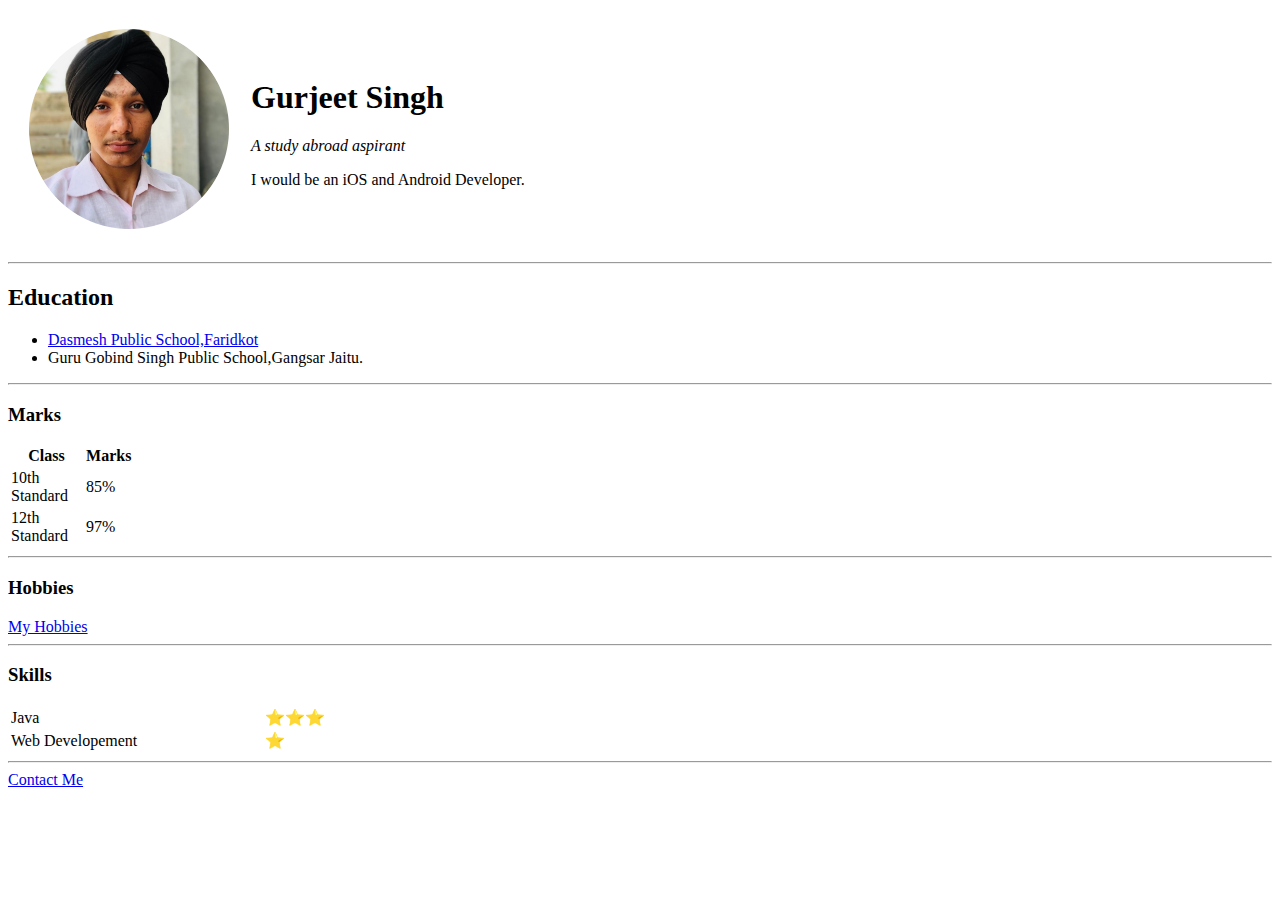
==== index.html @ 3e112441 "Add initial cv files" ====
<!DOCTYPE html>
<html lang="en" dir="ltr">

<head>
  <meta charset="utf-8">
  <title>💚Gurjeet's site💚</title>
</head>

<body><table cellspacing="20">
  <tr>
    <td>  <img src="gsbrar.png" alt="Gurjeet"width="200" height="200"></td>
    <td><h1>Gurjeet Singh</h1>
    <p><em>  A study abroad aspirant</em>  </p>
    <p>
      I would be an iOS and Android Developer.
      </p></td>
  </tr>
</table>


    <hr>
    <h2>Education</h2>
    <p><ul><li><a href="http://dasmeshschoolfdk.com/">Dasmesh Public School,Faridkot</a> </li>
      <li>Guru Gobind Singh Public School,Gangsar Jaitu.</li>
    </ul>
  </p>
  <hr>
  <h3>Marks</h3>
  <table style="width:10%">
    <thead>
      <th>Class</th>
      <th>Marks </th>
    </thead>
    <tbody>


    <tr>
      <td>10th Standard</td>
      <td>85%</td>
    </tr>
    <tr>
      <td>12th Standard</td>
      <td>97%</td>
    </tr><tbody>

    </tbody>
  </table>
    <hr>
    <h3>Hobbies</h3>
  <a href="hobbies.html">My Hobbies</a>
  <hr>
  <h3>Skills</h3>

  <table style="width:30%">
    <tbody>
      <tr>
        <td>Java</td>
        <td>⭐⭐⭐</td>

      </tr>
      <tr>
        <td>Web Developement</td>
        <td>⭐</td>
      </tr>
    </tbody>
  </table>
<hr>
  <a href="contact.html">Contact Me</a>
</body>

</html>
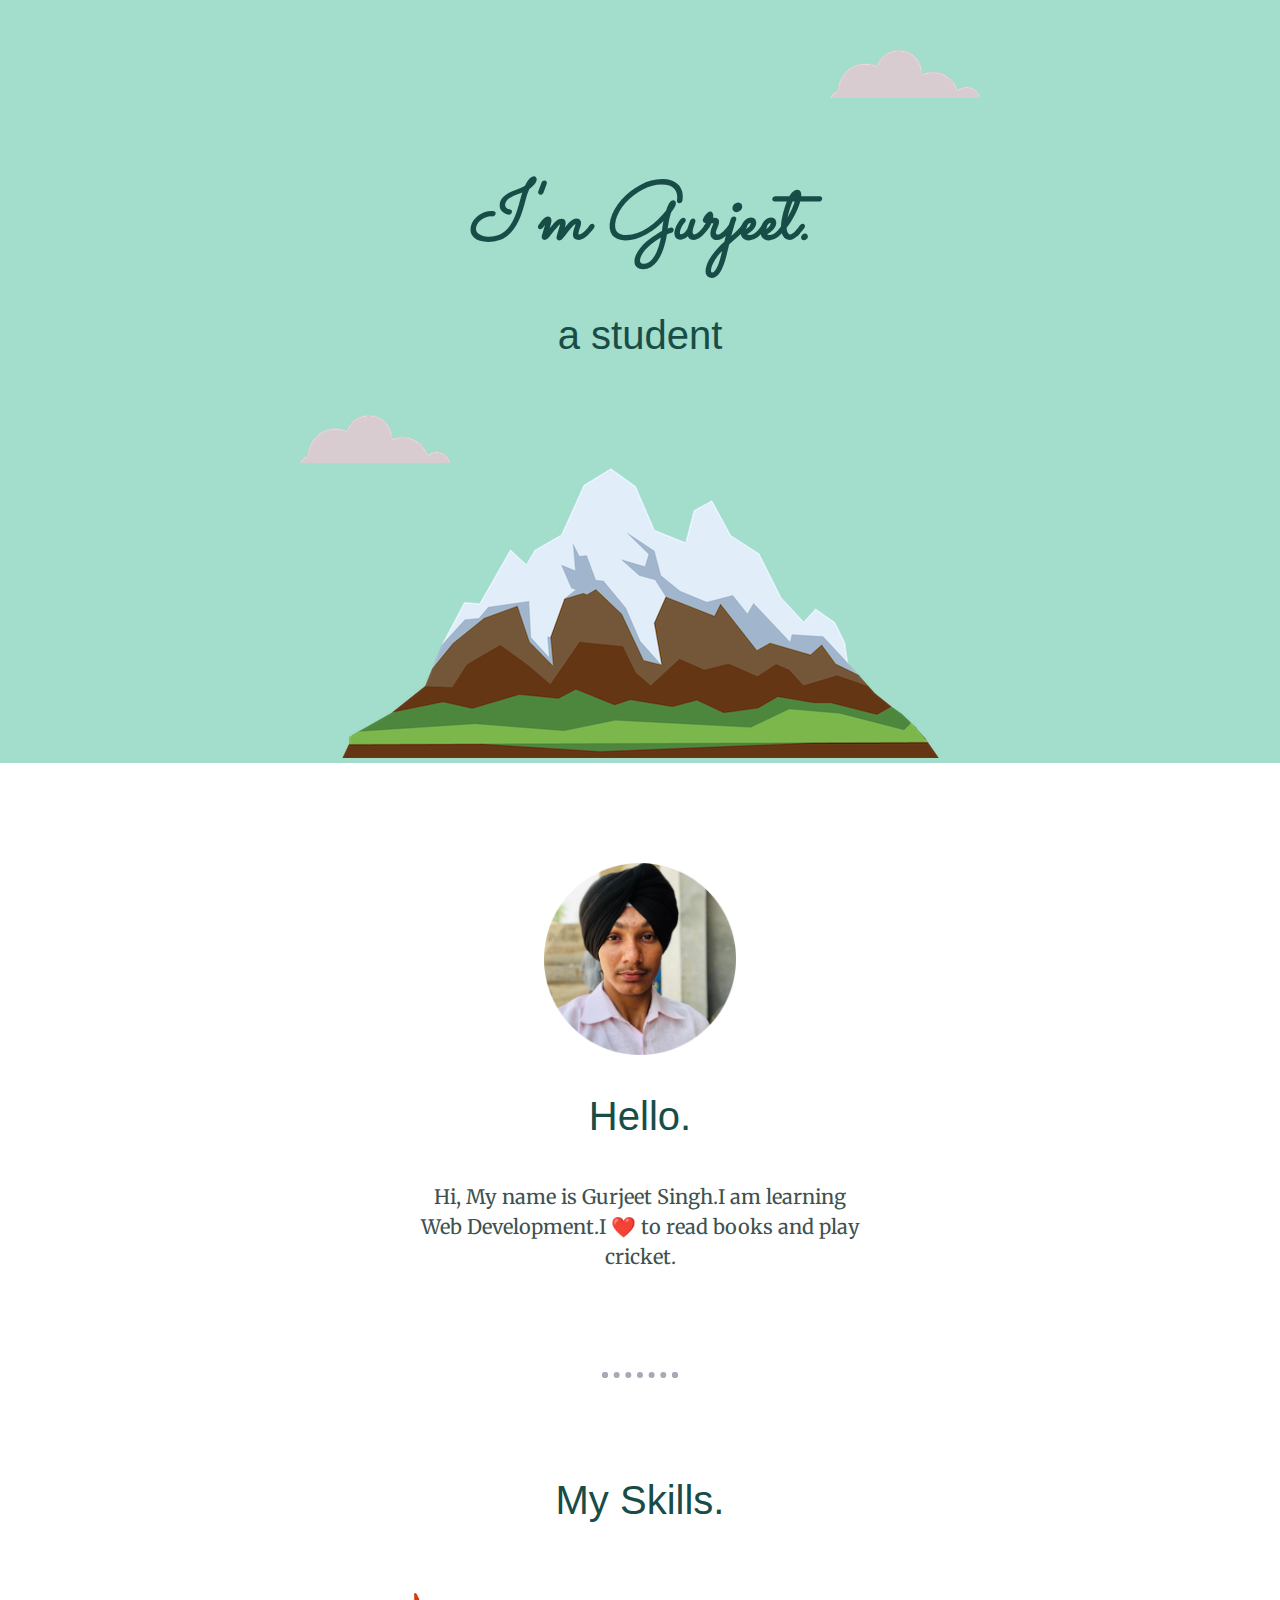
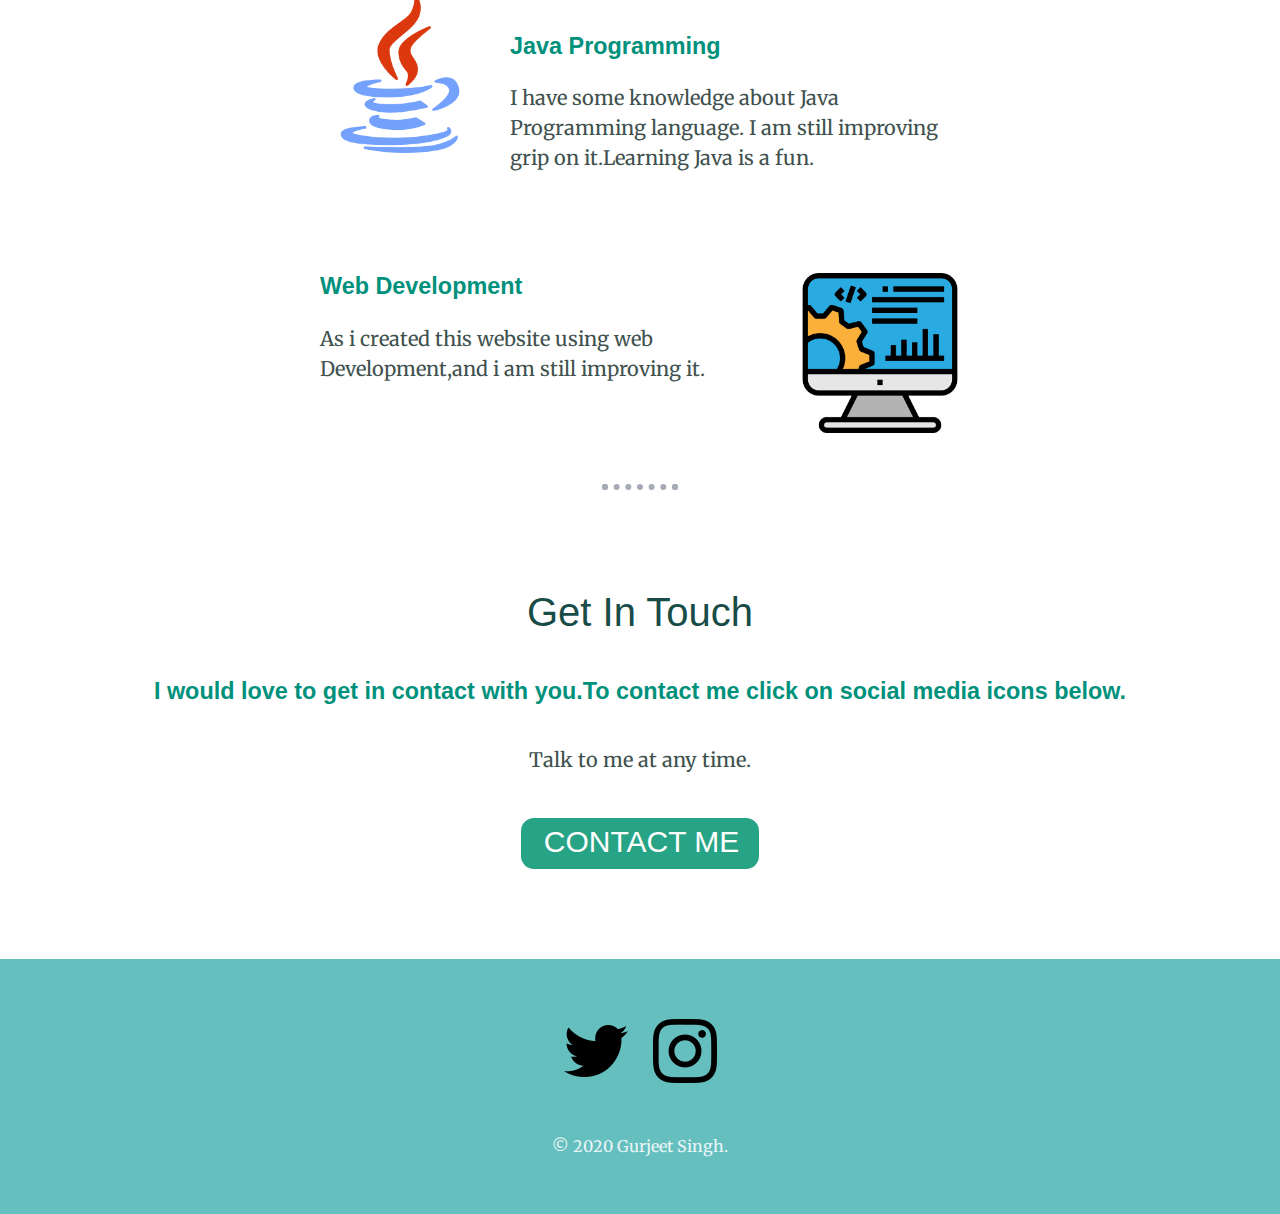
==== commit b8345abb: "Add files via upload" ====
--- a/index.html
+++ b/index.html
@@ -3,69 +3,60 @@
 
 <head>
   <meta charset="utf-8">
-  <title>💚Gurjeet's site💚</title>
+  <title>Gurjeet Brar</title>
+  <link rel="stylesheet" href="css/styles.css">
+  <link rel="icon" href="images/favicon (3).ico">
+  <link rel="preconnect" href="https://fonts.gstatic.com">
+<link href="https://fonts.googleapis.com/css2?family=Merriweather|Sacramento|Monsterrat" rel="stylesheet">
 </head>
 
-<body><table cellspacing="20">
-  <tr>
-    <td>  <img src="gsbrar.png" alt="Gurjeet"width="200" height="200"></td>
-    <td><h1>Gurjeet Singh</h1>
-    <p><em>  A study abroad aspirant</em>  </p>
-    <p>
-      I would be an iOS and Android Developer.
-      </p></td>
-  </tr>
-</table>
+<body>
+  <div class="top-container">
+    <img class="top-cloud" src="images/cloud.png" alt="cloud-image">
+    <h1><em>I'm Gurjeet.</em></h1>
+    <h2>a student</h2>
+    <img class="bottom-cloud" src="images/cloud.png" alt="cloud-image">
+    <img src="images/mountain.png" alt="mountain-image">
+  </div>
+  <div class="middle-container">
+  <div class="profile">
+    <img width="15%" height="15%" src="images/gsbrar.png" alt="">
+    <h2>Hello.</h2>
+    <p class="intro">Hi, My name is Gurjeet Singh.I am learning Web Development.I ❤️ to read books and play cricket.</p>
+  </div>
+  <hr>
+  <div class="skills">
+    <h2>My Skills.</h2>
+    <div class="skill-row">
+      <img class="java" src="images/001-java.png" alt="">
+      <h3>Java Programming</h3>
+      <p class="code-skill-description">I have some knowledge about Java Programming language. I am still improving grip on it.Learning Java is a fun.
+      </p>
+    </div>
+    <div class="skill-row">
+      <img class="web" src="images/002-seo.png" alt="">
+      <h3>Web Development</h3>
+      <p class="web-skill-description">As i created this website using web Development,and i am still improving it.
+      </p>
+    </div>
+  </div>
+  <hr>
+  <div class="contact-me">
+    <h2>Get In Touch</h2>
+    <h3>I would love to get in contact with you.To contact me click on social media icons below.</h3>
+    <p class="contact">Talk to me at any time.</p>
+    <a class="btn" href="gbrar49062@gmail.com">CONTACT ME</a>
+  </div>
+</div>
 
 
-    <hr>
-    <h2>Education</h2>
-    <p><ul><li><a href="http://dasmeshschoolfdk.com/">Dasmesh Public School,Faridkot</a> </li>
-      <li>Guru Gobind Singh Public School,Gangsar Jaitu.</li>
-    </ul>
-  </p>
-  <hr>
-  <h3>Marks</h3>
-  <table style="width:10%">
-    <thead>
-      <th>Class</th>
-      <th>Marks </th>
-    </thead>
-    <tbody>
+<div class="bottom-container">
+  <a class="footer-link" href="https://twitter.com/Gurjeet23804041"><img class="media" src="images/twitter.png" alt=""></a>
+  <a class="footer-link" href="https://www.instagram.com/brar_gurjeet_1009/"><img class="media" src="images/instagram.png" alt=""></a>
 
+  <p class="copyright">© 2020 Gurjeet Singh.</p>
+</div>
 
-    <tr>
-      <td>10th Standard</td>
-      <td>85%</td>
-    </tr>
-    <tr>
-      <td>12th Standard</td>
-      <td>97%</td>
-    </tr><tbody>
-
-    </tbody>
-  </table>
-    <hr>
-    <h3>Hobbies</h3>
-  <a href="hobbies.html">My Hobbies</a>
-  <hr>
-  <h3>Skills</h3>
-
-  <table style="width:30%">
-    <tbody>
-      <tr>
-        <td>Java</td>
-        <td>⭐⭐⭐</td>
-
-      </tr>
-      <tr>
-        <td>Web Developement</td>
-        <td>⭐</td>
-      </tr>
-    </tbody>
-  </table>
-<hr>
-  <a href="contact.html">Contact Me</a>
 </body>
 
 </html>
--- a/css/styles.css
+++ b/css/styles.css
@@ -0,0 +1,136 @@
+body {
+  margin: 0;
+  text-align: center;
+  font-family: 'Merriweather', serif;
+  font-size: 1.25em;
+  color: #40514e;
+}
+.media{
+  width: 5%;
+  padding: 10px;
+
+
+}
+a:hover{
+  color: #eaf6f6;
+}
+.copyright{
+  color: #eaf6f6;
+  font-size: 1rem;
+  padding: 20px 0;
+
+
+}
+
+
+
+h1 {
+  color: #184d47;
+  font-size: 5rem;
+  margin: 4rem auto 0 auto;
+  font-family: 'Sacramento', cursive;
+}
+
+h2 {
+  font-weight: normal;
+  color: #184d47;
+  font-size: 2.5rem;
+  font-family: 'Monsterrat', sans-serif;
+  padding-bottom: 10px;
+}
+
+h3 {
+  color: #00917c;
+  font-family: 'Monsterrat', sans-serif;
+}
+.skills{
+  margin: 0;
+
+}
+
+.bottom-cloud {
+  position: absolute;
+  left: 300px;
+  bottom: 300px;
+}
+
+.top-cloud {
+  position: absolute;
+  right: 300px;
+  top: 50px;
+}
+
+.top-container {
+  background-color: #a3ddcb;
+  padding-top: 100px;
+  position: relative;
+}
+.intro{
+  width: 35%;
+
+  margin: auto;
+}
+.btn {
+  -webkit-border-radius: 13;
+  -moz-border-radius: 13;
+  border-radius: 13px;
+  font-family: 'Monsterrat', sans-serif;
+  color: #ffffff;
+  font-size: 30px;
+  background: #27a386;
+  padding: 7px 20px 11px 23px;
+  text-decoration: none;
+}
+
+.btn:hover {
+  background: #3cb0fd;
+  background-image: -webkit-linear-gradient(top, #3cb0fd, #0b4a73);
+  background-image: -moz-linear-gradient(top, #3cb0fd, #0b4a73);
+  background-image: -ms-linear-gradient(top, #3cb0fd, #0b4a73);
+  background-image: -o-linear-gradient(top, #3cb0fd, #0b4a73);
+  background-image: linear-gradient(to bottom, #3cb0fd, #0b4a73);
+  text-decoration: none;
+}
+.contact{
+  width: 40%;
+  margin: 40px auto 50px auto;
+}
+p{
+  line-height: 1.5;
+}
+hr{
+  border: dotted #a6a9b6 6px;
+  border-bottom: none;
+  width: 5%;
+  margin: 100px auto 100px auto;
+
+}
+
+.skill-row {
+  width: 50%;
+  margin: 100px auto 100px auto;
+  text-align: left;
+}
+.java{
+  margin-right: 30px;
+  float: left;
+  width: 25%;
+position: relative;
+bottom: 40px;
+}
+.web{
+  float: right;
+  margin-left: 30px;
+  width: 25%;
+}
+
+.middle-container {
+  margin: 100px 0;
+}
+
+.bottom-container {
+  background-color: #66bfbf;
+  padding: 50px 0 20px;
+}
+
+img {}
